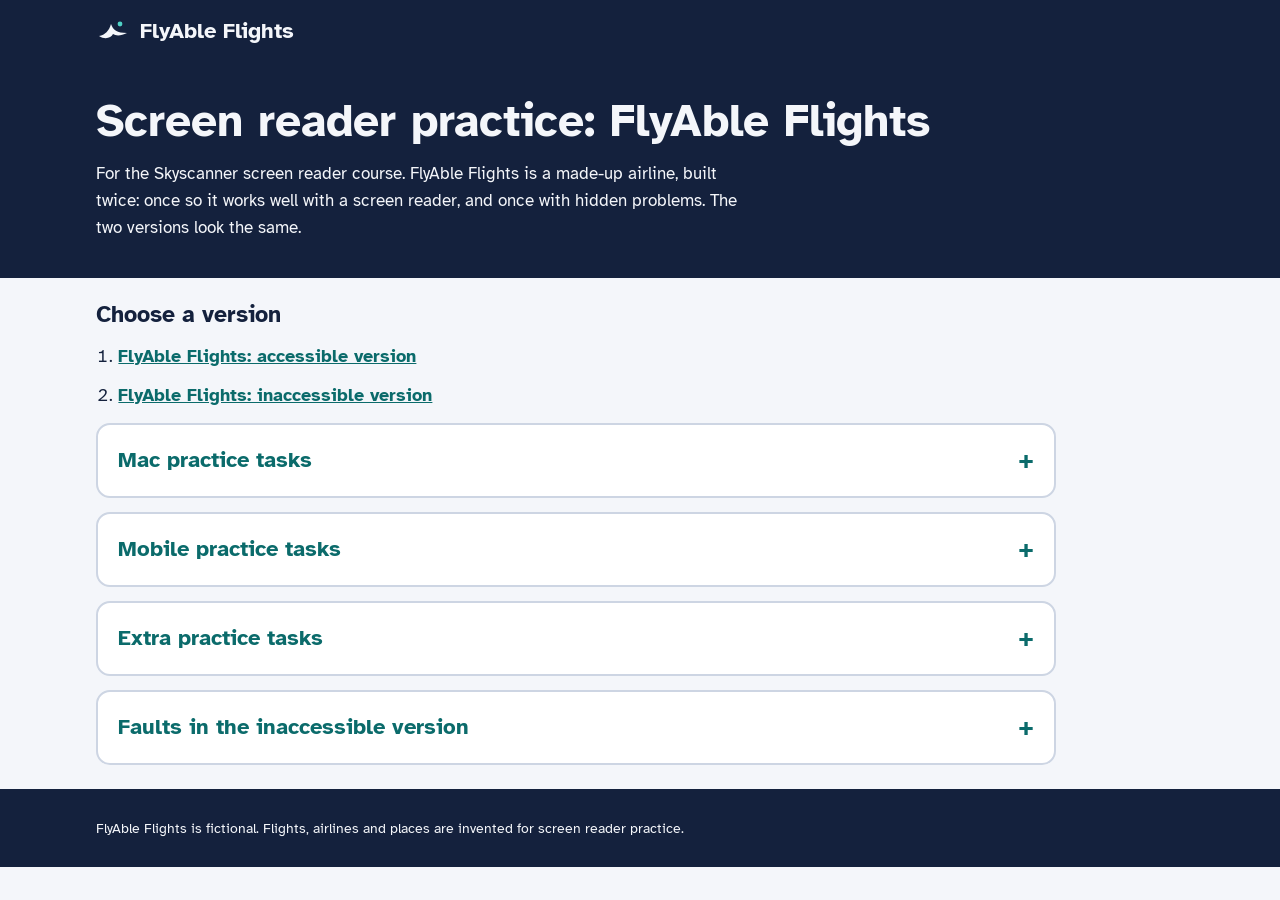
==== index.html @ 60c26bfc "Shorten practice tasks 4 and 5 to 5 minutes Co-Authored-By: Claude Opus 5.5 <noreply@anthropic.com> " ====
<!doctype html>
<html lang="en-GB">
<head>
<meta charset="utf-8">
<meta name="viewport" content="width=device-width, initial-scale=1, viewport-fit=cover">
<title>Screen reader practice: FlyAble Flights</title>
<meta name="claude:viewport-fit-sides" content="cover">
<link rel="stylesheet" href="styles.css">
<style>
  .intro { padding-block: 32px 36px; }
  .intro .wrap, section.block .wrap { display: grid; gap: 14px; }
  section.block { padding-block: 24px; }
  .versions { margin: 0; padding-left: 1.4rem; display: grid; gap: 10px; font-size: 1.15rem; }
  .versions a { font-weight: 700; }
  .more { background: var(--surface); border: 2px solid var(--line); border-radius: 14px; padding: 4px 20px; max-width: 80ch; }
  .more-h { margin: 0; font-size: 1.35rem; }
  .more-h button { all: unset; box-sizing: border-box; display: flex; justify-content: space-between; align-items: center; gap: 12px; width: 100%; padding: 18px 0; cursor: pointer; font-weight: 700; font-family: var(--font-display); color: var(--accent); }
  .more-h .pm::after { content: "+"; font-size: 1.6rem; line-height: 1; }
  .more-h button[aria-expanded="true"] .pm::after { content: "−"; }
  .more-h button:focus-visible { outline: 3px solid var(--focus); outline-offset: 4px; }
  .more > div { padding-bottom: 20px; display: grid; gap: 16px; }
  .more ol, .more ul { margin: 0; padding-left: 1.4rem; display: grid; gap: 8px; }
  .more h3 { font-size: 1.25rem; margin: 6px 0 0; }
  .more h4 { font-size: 1.05rem; margin: 6px 0 0; }
  .more li ul { margin-top: 6px; }
  .more code { font-size: .88em; background: var(--sunk); padding: 1px 5px; border-radius: 4px; }
  .keys { background: var(--sunk); border-radius: 12px; padding: 16px 20px; display: grid; gap: 10px; }
  .task { background: var(--bg); border: 1px solid var(--line); border-left: 6px solid var(--accent); border-radius: 12px; padding: 18px 22px; display: grid; gap: 12px; }
  .task h3 { margin: 0; font-size: 1.3rem; }
  .task .time { font-weight: 400; color: var(--muted); }
  .think { background: var(--accent-soft); border-radius: 10px; padding: 12px 16px; display: grid; gap: 6px; }
  .think p { margin: 0; font-weight: 700; }
  .tip { margin: 0; font-weight: 700; }
  .keytable { width: 100%; border-collapse: collapse; background: var(--surface); border-radius: 8px; overflow: hidden; font-size: 1rem; }
  .keytable th, .keytable td { text-align: left; vertical-align: top; padding: 9px 12px; border-top: 1px solid var(--line); }
  .keytable thead th { background: var(--accent-soft); border-top: 0; }
  .keytable td:first-child { font-weight: 700; width: 45%; }
  @media (max-width: 520px) {
    .keys, .task { padding: 14px 12px; } .more { padding: 4px 12px; }
    /* On a phone, each key or gesture sits on its own line, with what it does underneath */
    .keytable, .keytable tbody, .keytable tr, .keytable td { display: block; width: auto; }
    .keytable thead { position: absolute; width: 1px; height: 1px; overflow: hidden; clip: rect(0 0 0 0); }
    .keytable tr { padding: 10px 12px; border-top: 1px solid var(--line); }
    .keytable tr:first-child { border-top: 0; }
    .keytable td { padding: 0; border: 0; }
    .keytable td:first-child { width: auto; }
    .keytable td + td { margin-top: 2px; color: var(--muted); }
  }
  /* Extra practice: each task as a card. The list keeps its list semantics (role="list"), numbers come from a CSS counter that screen readers skip, and the icons are hidden from them */
  .xp { list-style: none; padding: 0 !important; margin: 0; display: grid; gap: 12px; counter-reset: xp; }
  .xp li { counter-increment: xp; display: grid; grid-template-columns: auto auto 1fr; align-items: center; gap: 16px; background: var(--sunk); border-radius: 12px; padding: 14px 18px; }
  .xp li::before { content: counter(xp); content: counter(xp) / ""; display: grid; place-items: center; width: 2.2rem; height: 2.2rem; border-radius: 50%; background: var(--accent-soft); color: var(--accent); font-weight: 700; }
  .xp-icon { color: var(--accent); padding-right: 14px; border-right: 2px solid var(--accent); box-sizing: content-box; }
  @media (max-width: 520px) { .xp li { grid-template-columns: auto 1fr; gap: 12px; padding: 12px; } .xp-icon { display: none; } }
  .sc { color: var(--muted); font-size: .88rem; }
</style>
</head>
<body>

<header class="site-header">
  <div class="wrap">
    <a class="brand" href="index.html">
      <svg width="34" height="34" viewBox="0 0 34 34" aria-hidden="true" focusable="false"><path d="M3 22c6-1 10-5 12-12 2 6 6 9 16 9-6 3-11 3-14 1-2 4-8 6-14 2z" fill="currentColor"/><circle cx="24" cy="10" r="2.4" fill="#4fd1c5"/></svg>
      FlyAble Flights
    </a>
  </div>
</header>

<main id="main">
  <div class="hero intro">
    <div class="wrap">
      <h1>Screen reader practice: FlyAble Flights</h1>
      <p class="lede">For the Skyscanner screen reader course. FlyAble Flights is a made-up airline, built twice: once so it works well with a screen reader, and once with hidden problems. The two versions look the same.</p>
    </div>
  </div>

  <section class="block" aria-labelledby="versions-h">
    <div class="wrap">
      <h2 id="versions-h">Choose a version</h2>
      <ol class="versions">
        <li><a href="custom.html">FlyAble Flights: accessible version</a></li>
        <li><a href="broken.html">FlyAble Flights: inaccessible version</a></li>
      </ol>

      <!-- ===================== MAC ===================== -->
      <div class="more">
        <h2 class="more-h"><button type="button" aria-expanded="false" aria-controls="mac-panel">Mac practice tasks<span class="pm" aria-hidden="true"></span></button></h2>
        <div id="mac-panel" hidden>
          <p>Use Safari with VoiceOver. Keep these steps open on your phone, or in a second Safari window, while you use the practice site on your Mac.</p>

          <div class="keys">
            <h3>Keys you'll need</h3>
            <p>VO means holding down Control and Option together.</p>
            <table class="keytable">
              <caption class="vh">Keys for VoiceOver on the Mac</caption>
              <thead><tr><th scope="col">Keys</th><th scope="col">What it does</th></tr></thead>
              <tbody>
                <tr><td>Command+F5 (on some keyboards, Fn+Command+F5), or press Touch ID three times</td><td>Turn VoiceOver on or off</td></tr>
                <tr><td>Control</td><td>Pause the speech</td></tr>
                <tr><td>VO+Right arrow</td><td>Move forward</td></tr>
                <tr><td>VO+Left arrow</td><td>Move back</td></tr>
                <tr><td>VO+Space</td><td>Activate a link or button</td></tr>
                <tr><td>Up and Down arrows</td><td>Move through an open list</td></tr>
                <tr><td>Enter</td><td>Choose from an open list</td></tr>
                <tr><td>VO+U, then Left or Right arrow to Headings</td><td>List the headings</td></tr>
                <tr><td>VO+Command+H</td><td>Next heading</td></tr>
                <tr><td>VO+Command+Shift+H</td><td>Previous heading</td></tr>
              </tbody>
            </table>
          </div>

          <div class="task">
            <h3 id="mac1">Mac practice task 1 of 5: Get comfortable turning VoiceOver on and off <span class="time">(2 minutes)</span></h3>
            <ol>
              <li>Turn VoiceOver on with your shortcut.</li>
              <li>Turn it off again.</li>
              <li>Repeat until it feels natural.</li>
            </ol>
          </div>

          <div class="task">
            <h3 id="mac2">Mac practice task 2 of 5: Explore the page <span class="time">(5 minutes)</span></h3>
            <ol>
              <li>With VoiceOver off, open <a href="custom.html">FlyAble Flights: accessible version</a>.</li>
              <li>Turn VoiceOver on. Move forward through the page with VO+Right arrow, and back with VO+Left arrow. Press Control to pause the speech whenever it gets too much.</li>
              <li>Find the cookie message and accept all cookies.</li>
              <li>Find the question "How much luggage is included?". Open it and read the answer.</li>
            </ol>
            <div class="think">
              <p>Think about:</p>
              <ul>
                <li>Can you reach and understand all the content?</li>
                <li>Does the reading order make sense?</li>
              </ul>
            </div>
          </div>

          <div class="task">
            <h3 id="mac3">Mac practice task 3 of 5: Plan your trip <span class="time">(8 minutes)</span></h3>
            <p>On the accessible version, search for a return flight from Camelot to Avalon for 2 adults.</p>
            <h4>Where you're going</h4>
            <ol>
              <li>Set Trip type to Return.</li>
              <li>In the From field, type "Cam" and choose Camelot from the suggestions.</li>
              <li>In the To field, type "Ava" and choose Avalon from the suggestions.</li>
            </ol>
            <div class="think">
              <p>Think about:</p>
              <ul>
                <li>Are you told how many suggestions there are?</li>
                <li>Can you move into the list and choose one?</li>
              </ul>
            </div>
            <h4>Your travel dates</h4>
            <ol>
              <li>Before choosing any dates, press Search flights.</li>
              <li>Open Travel dates. Choose a departure date, then a return date.</li>
            </ol>
            <div class="think">
              <p>Think about:</p>
              <ul>
                <li>When you searched without dates, was the error announced?</li>
                <li>Can you move around the calendar and choose dates?</li>
                <li>When the calendar closes, where is your focus?</li>
              </ul>
            </div>
            <h4>Passengers and cabin</h4>
            <ol>
              <li>Open Passengers and cabin, and set Adults to 2.</li>
              <li>Change the cabin class.</li>
              <li>Close Passengers and cabin, and press Search flights.</li>
            </ol>
            <div class="think">
              <p>Think about:</p>
              <ul>
                <li>Is the updated number of adults announced?</li>
                <li>Can you choose a cabin class?</li>
              </ul>
            </div>
          </div>

          <div class="task">
            <h3 id="mac4">Mac practice task 4 of 5: Explore and sort results <span class="time">(5 minutes)</span></h3>
            <h4>Move by headings</h4>
            <ol>
              <li>On the search results, press VO+U, then Left or Right arrow until you reach Headings.</li>
              <li>Arrow down to the heading that starts "Search results" and press Enter.</li>
              <li>Press VO+Command+H to jump from result to result, to the 3rd result.</li>
            </ol>
            <div class="think">
              <p>Think about:</p>
              <ul>
                <li>Do the headings help you understand and move through the results?</li>
              </ul>
            </div>
            <h4>Save a flight</h4>
            <ol>
              <li>Go back to moving item by item: press VO+Right arrow until you reach the 3rd result's Save button, then press VO+Space.</li>
            </ol>
            <div class="think">
              <p>Think about:</p>
              <ul>
                <li>Are you told the flight is saved?</li>
              </ul>
            </div>
            <h4>Sort the results</h4>
            <ol>
              <li>Find the Best, Cheapest and Fastest tabs, and choose Cheapest.</li>
              <li>Move to the first result and listen to its price, times and flight time.</li>
            </ol>
            <div class="think">
              <p>Think about:</p>
              <ul>
                <li>Are the sort options clear?</li>
                <li>Are you told how many flights there are?</li>
                <li>Are the flight details easy to follow?</li>
              </ul>
            </div>
          </div>

          <div class="task">
            <h3 id="mac5">Mac practice task 5 of 5: Find the accessibility problems <span class="time">(5 minutes)</span></h3>
            <ol>
              <li>Open <a href="broken.html">FlyAble Flights: inaccessible version</a>.</li>
              <li>Search for a flight, filter the results, and save a flight.</li>
              <li>Use the testing checklist below to find as many problems as you can.</li>
            </ol>
            <p class="tip">Don't get stuck on one problem. Note it, move on, and we'll talk about what you found together.</p>
          </div>

          <h3>Testing checklist</h3>
          <ul>
            <li><strong>Navigating:</strong> can you reach everything on the page, and move around easily?</li>
            <li><strong>Understanding:</strong> are labels, instructions and information clear, with any hints you need?</li>
            <li><strong>Operating:</strong> can you use all the controls and finish your task?</li>
            <li><strong>Managing focus:</strong> does your focus move where you expect, and stay there?</li>
            <li><strong>State and feedback:</strong> are selections, changes and updates announced?</li>
          </ul>
          <p>In more detail:</p>
          <ul>
            <li>Are buttons and links descriptive? For example, "Close cookie message" rather than just "Close".</li>
            <li>Can you use buttons, drop-downs and other controls?</li>
            <li>When typing in a field with suggestions, are you told how many there are, and can you move into that list to choose one?</li>
            <li>If something is shown by colour, such as a low price, is it also announced?</li>
            <li>In the calendar, after picking your departure date, are you still in the calendar to pick your return date? Does the calendar then close and put you back where you started?</li>
            <li>Are headings being announced as headings? Something can look like a heading but not be announced by the screen reader if it isn't marked up as one.</li>
            <li>Can you move through the search results using headings?</li>
            <li>Are updates announced, for example when you add a passenger, or when there is an error?</li>
          </ul>
        </div>
      </div>

      <!-- ===================== PHONE ===================== -->
      <div class="more">
        <h2 class="more-h"><button type="button" aria-expanded="false" aria-controls="phone-panel">Mobile practice tasks<span class="pm" aria-hidden="true"></span></button></h2>
        <div id="phone-panel" hidden>
          <p>Use Safari on iPhone with VoiceOver, or Chrome on Android with TalkBack. Keep these steps open on your Mac while you use the practice site on your phone.</p>

          <div class="keys">
            <h3>Gestures you'll need</h3>
            <table class="keytable">
              <caption class="vh">Gestures for VoiceOver on iPhone and TalkBack on Android</caption>
              <thead><tr><th scope="col">Gesture</th><th scope="col">What it does</th></tr></thead>
              <tbody>
                <tr><td>iPhone: press the side button three times (the Home button on older iPhones)</td><td>Turn VoiceOver on or off</td></tr>
                <tr><td>Android: hold both volume keys for a few seconds</td><td>Turn TalkBack on or off</td></tr>
                <tr><td>Tap with two fingers</td><td>Pause, or carry on speaking</td></tr>
                <tr><td>Swipe right or left with one finger</td><td>Move forward or back</td></tr>
                <tr><td>Double tap anywhere on the screen</td><td>Activate the item you’re on</td></tr>
                <tr><td>Drag one finger over the screen</td><td>Hear what’s under your finger</td></tr>
                <tr><td>iPhone: twist two fingers, like turning a dial, until you hear “Headings”</td><td>Choose to move by headings</td></tr>
                <tr><td>Android: swipe up or down with three fingers until you hear “Headings”</td><td>Choose to move by headings</td></tr>
                <tr><td>Swipe down or up with one finger</td><td>Next or previous heading, once Headings is chosen</td></tr>
                <tr><td>iPhone: Settings &gt; Accessibility &gt; VoiceOver &gt; Typing &gt; Typing Style &gt; Touch Typing</td><td>Type by lifting your finger off a letter</td></tr>
              </tbody>
            </table>
          </div>

          <div class="task">
            <h3 id="ph1">Mobile practice task 1 of 5: Turn your screen reader on and off <span class="time">(3 minutes)</span></h3>
            <ol>
              <li>Turn your screen reader on with your shortcut.</li>
              <li>Turn it off again.</li>
              <li>Repeat until it feels natural.</li>
            </ol>
          </div>

          <div class="task">
            <h3 id="ph2">Mobile practice task 2 of 5: Explore the page <span class="time">(5 minutes)</span></h3>
            <ol>
              <li>With your screen reader off, open <a href="custom.html">FlyAble Flights: accessible version</a> in your phone's browser.</li>
              <li>Turn your screen reader on and swipe right through the page. Tap with two fingers to pause the speech, and again to carry on.</li>
              <li>Find the cookie message and accept all cookies.</li>
              <li>Find the question "How much luggage is included?". Double tap to open it and read the answer.</li>
            </ol>
            <div class="think">
              <p>Think about:</p>
              <ul>
                <li>Can you reach and understand all the content?</li>
                <li>Does the reading order make sense?</li>
              </ul>
            </div>
          </div>

          <div class="task">
            <h3 id="ph3">Mobile practice task 3 of 5: Plan your trip <span class="time">(8 minutes)</span></h3>
            <p>On the accessible version, search for a return flight from Camelot to Avalon for 2 adults.</p>
            <h4>Where you're going</h4>
            <ol>
              <li>Set Trip type to Return.</li>
              <li>Double tap the From field and type "Cam". The suggestions appear just above the keyboard: drag one finger over that area to find Camelot, then double tap it.</li>
              <li>Do the same for the To field, typing "Ava" and choosing Avalon.</li>
            </ol>
            <div class="think">
              <p>Think about:</p>
              <ul>
                <li>Are you told how many places were found?</li>
                <li>Can you reach the list and choose one?</li>
              </ul>
            </div>
            <h4>Your travel dates</h4>
            <ol>
              <li>Before choosing any dates, double tap Search flights.</li>
              <li>Double tap Travel dates. Choose a departure date, then a return date.</li>
            </ol>
            <div class="think">
              <p>Think about:</p>
              <ul>
                <li>When you searched without dates, was the error announced?</li>
                <li>Can you move around the calendar and choose dates?</li>
                <li>When the calendar closes, where is your focus?</li>
              </ul>
            </div>
            <h4>Passengers and cabin</h4>
            <ol>
              <li>Open Passengers and cabin, and set Adults to 2.</li>
              <li>Change the cabin class.</li>
              <li>Close Passengers and cabin, and double tap Search flights.</li>
            </ol>
            <div class="think">
              <p>Think about:</p>
              <ul>
                <li>Is the updated number of adults announced?</li>
                <li>Can you choose a cabin class?</li>
              </ul>
            </div>
          </div>

          <div class="task">
            <h3 id="ph4">Mobile practice task 4 of 5: Explore and sort results <span class="time">(5 minutes)</span></h3>
            <h4>Move by headings</h4>
            <ol>
              <li>On the search results, set your screen reader to move by headings: the rotor on iPhone, or a three-finger swipe up or down on Android.</li>
              <li>Swipe down to the heading that starts "Search results".</li>
              <li>Keep swiping down to jump from result to result, to the 3rd result.</li>
            </ol>
            <div class="think">
              <p>Think about:</p>
              <ul>
                <li>Do the headings help you understand and move through the results?</li>
              </ul>
            </div>
            <h4>Save a flight</h4>
            <ol>
              <li>Swipe right to the 3rd result's Save button and double tap it.</li>
            </ol>
            <div class="think">
              <p>Think about:</p>
              <ul>
                <li>Are you told the flight is saved?</li>
              </ul>
            </div>
            <h4>Sort the results</h4>
            <ol>
              <li>Find the Best, Cheapest and Fastest tabs, and double tap Cheapest.</li>
              <li>Swipe right to the first result and listen to its price, times and flight time.</li>
            </ol>
            <div class="think">
              <p>Think about:</p>
              <ul>
                <li>Are the sort options clear?</li>
                <li>Are you told how many flights there are?</li>
                <li>Are the flight details easy to follow?</li>
              </ul>
            </div>
          </div>

          <div class="task">
            <h3 id="ph5">Mobile practice task 5 of 5: Test a Skyscanner page <span class="time">(5 minutes)</span></h3>
            <ol>
              <li>Pick any Skyscanner page or journey you're working on, or would like to test, and open it in your phone's browser.</li>
              <li>Use the testing checklist below to see how well it works with your screen reader.</li>
              <li>Turn your screen reader off and post what you found in the Zoom chat.</li>
            </ol>
            <p class="tip">Don't get stuck on one problem. Note it, move on, and we'll talk about what you found together.</p>
          </div>

          <h3>Testing checklist</h3>
          <ul>
            <li><strong>Navigating:</strong> can you reach everything on the page, and move around easily?</li>
            <li><strong>Understanding:</strong> are labels, instructions and information clear, with any hints you need?</li>
            <li><strong>Operating:</strong> can you use all the controls and finish your task?</li>
            <li><strong>Managing focus:</strong> does your focus move where you expect, and stay there?</li>
            <li><strong>State and feedback:</strong> are selections, changes and updates announced?</li>
          </ul>
        </div>
      </div>

      <!-- ===================== EXTRA ===================== -->
      <div class="more">
        <h2 class="more-h"><button type="button" aria-expanded="false" aria-controls="extra-panel">Extra practice tasks<span class="pm" aria-hidden="true"></span></button></h2>
        <div id="extra-panel" hidden>
          <p>More to try on both versions, on your Mac or your phone, during the session or afterwards.</p>
          <ol class="xp" role="list">
            <li><svg class="xp-icon" viewBox="0 0 24 24" width="28" height="28" aria-hidden="true" focusable="false" fill="none" stroke="currentColor" stroke-width="1.7" stroke-linecap="round" stroke-linejoin="round"><circle cx="12" cy="12" r="9"/><circle cx="9" cy="10" r="1"/><circle cx="14.5" cy="14" r="1"/><circle cx="9.5" cy="15.5" r=".8"/><path d="M15 5.5a3 3 0 0 0 3.5 3.5"/></svg><span>Open the cookie settings, turn on Analytics cookies only, and save.</span></li>
            <li><svg class="xp-icon" viewBox="0 0 24 24" width="28" height="28" aria-hidden="true" focusable="false" fill="none" stroke="currentColor" stroke-width="1.7" stroke-linecap="round" stroke-linejoin="round"><path d="M12 21s-6.5-6-6.5-11a6.5 6.5 0 0 1 13 0c0 5-6.5 11-6.5 11z"/><circle cx="12" cy="10" r="2.5"/></svg><span>Move the Popular destinations slideshow to Camelot and explore it. Then activate "Search flights to Camelot". What happens?</span></li>
            <li><svg class="xp-icon" viewBox="0 0 24 24" width="28" height="28" aria-hidden="true" focusable="false" fill="none" stroke="currentColor" stroke-width="1.7" stroke-linecap="round" stroke-linejoin="round"><circle cx="7" cy="9" r="1.8"/><circle cx="11" cy="6" r="1.8"/><circle cx="15.5" cy="6.5" r="1.8"/><circle cx="18.5" cy="10.5" r="1.8"/><path d="M8 17c0-3 2.5-5.5 4.5-5.5S17 14 17 17c0 2-2 2.5-4.5 2.5S8 19 8 17z"/></svg><span>What is the policy on bringing a pet dragon in the cabin?</span></li>
            <li><svg class="xp-icon" viewBox="0 0 24 24" width="28" height="28" aria-hidden="true" focusable="false" fill="none" stroke="currentColor" stroke-width="1.7" stroke-linecap="round" stroke-linejoin="round"><rect x="3.5" y="5" width="17" height="15" rx="2"/><path d="M3.5 10h17M8 3v4M16 3v4"/></svg><span>Open the calendar from Travel dates. Go to next month, use the Cheapest button to find the cheapest day, then choose it. Then, still in the calendar, choose a return date a week later. When the calendar closes, where are you, and do you know what to do next?</span></li>
            <li><svg class="xp-icon" viewBox="0 0 24 24" width="28" height="28" aria-hidden="true" focusable="false" fill="none" stroke="currentColor" stroke-width="1.7" stroke-linecap="round" stroke-linejoin="round"><path d="M10.5 13.5 4 12l1.5-1.5 6 .5 4-4.5c1-1 2.5-1.5 3-1s0 2-1 3l-4.5 4 .5 6L12 20l-1.5-6.5z"/></svg><span>Find out what "Include nearby airports" means, using the help button next to it.</span></li>
            <li><svg class="xp-icon" viewBox="0 0 24 24" width="28" height="28" aria-hidden="true" focusable="false" fill="none" stroke="currentColor" stroke-width="1.7" stroke-linecap="round" stroke-linejoin="round"><path d="M4 5h16l-6.5 7.5V19l-3 1.5v-8z"/></svg><span>Turn on Direct flights only and Flexible dates, then search.</span></li>
            <li><svg class="xp-icon" viewBox="0 0 24 24" width="28" height="28" aria-hidden="true" focusable="false" fill="none" stroke="currentColor" stroke-width="1.7" stroke-linecap="round" stroke-linejoin="round"><path d="M9 6.5h11M9 12h11M9 17.5h11"/><circle cx="4.5" cy="6.5" r="1"/><circle cx="4.5" cy="12" r="1"/><circle cx="4.5" cy="17.5" r="1"/></svg><span>Filter to flights that depart before 12:00. How do you know the list changed?</span></li>
            <li><svg class="xp-icon" viewBox="0 0 24 24" width="28" height="28" aria-hidden="true" focusable="false" fill="none" stroke="currentColor" stroke-width="1.7" stroke-linecap="round" stroke-linejoin="round"><rect x="3.5" y="7.5" width="17" height="12" rx="2"/><path d="M9 7.5V5.5a1.5 1.5 0 0 1 1.5-1.5h3A1.5 1.5 0 0 1 15 5.5v2M8 7.5v12M16 7.5v12"/></svg><span>Select a flight. Leave the email empty and try to confirm. Then fix it, add a checked bag, accept the terms and confirm.</span></li>
            <li><svg class="xp-icon" viewBox="0 0 24 24" width="28" height="28" aria-hidden="true" focusable="false" fill="none" stroke="currentColor" stroke-width="1.7" stroke-linecap="round" stroke-linejoin="round"><path d="M7 4h10v16l-5-4-5 4z"/></svg><span>Find your booking reference, close the booking and check where your focus lands.</span></li>
          </ol>
        </div>
      </div>

      <!-- ===================== FAULTS ===================== -->
      <div class="more">
        <h2 class="more-h"><button type="button" aria-expanded="false" aria-controls="faults-panel">Faults in the inaccessible version<span class="pm" aria-hidden="true"></span></button></h2>
        <div id="faults-panel" hidden>
          <p>Grouped under the five areas of the testing checklist.</p>

          <h3>Navigating</h3>
          <ul>
            <li>From and To: typing announces how many results there are, but the results are hidden from screen readers. Down arrow does nothing, and swiping or exploring by touch can't reach them. <span class="sc">WCAG 4.1.2</span></li>
            <li>Search results: each flight's price and departure time look like a heading but aren't marked up as one, so you can't jump from flight to flight by heading. <span class="sc">WCAG 1.3.1</span></li>
            <li>The cookie message shows at the bottom of the screen straight away, but it is last in the page, so screen reader users don't hear about it until the end. <span class="sc">WCAG 1.3.2, 2.4.3</span></li>
          </ul>

          <h3>Understanding</h3>
          <ul>
            <li>From and To: the instructions say to press Down arrow to reach the results, which makes no sense on a phone. <span class="sc">WCAG 3.3.2</span></li>
            <li>Calendar days only say the number and price, for example "30 £106". The month, weekday, low or high price and "select as departure date" are missing. <span class="sc">WCAG 1.3.1, 2.4.6</span></li>
            <li>The calendar's heading just says "Select dates" and never changes, so nothing tells you whether you are choosing your departure or your return date. <span class="sc">WCAG 2.4.6, 3.3.2</span></li>
            <li>The cookie buttons just say "Accept", "Close" and "Settings", and after choosing, "Change" and "Close". "Close" actually rejects optional cookies, which nothing tells you. <span class="sc">WCAG 2.4.6, 3.3.2</span></li>
            <li>Popular destinations: images have no alt text, so file names may be read. The Previous and Next buttons have no names, so they are read as symbols, and slides are labelled only "Slide 1", "Slide 2" and so on. <span class="sc">WCAG 1.1.1, 4.1.2</span></li>
            <li>The buttons that close Passengers and cabin and the booking confirmation both just say "Done", so out of context you can't tell what they close. <span class="sc">WCAG 2.4.6</span></li>
            <li>Search results: every result's buttons are called just "Save" and "Select", so you can't tell which flight they belong to. <span class="sc">WCAG 2.4.6</span></li>
          </ul>

          <h3>Operating</h3>
          <ul>
            <li>The swap button between From and To only works with a mouse: it has no name and no role, and you can't reach it with the keyboard. <span class="sc">WCAG 2.1.1, 4.1.2</span></li>
            <li>From and To: the results can only be chosen with a mouse. <span class="sc">WCAG 2.1.1</span></li>
            <li>Cabin class is a home-made drop-down that only works with a mouse. You can't reach it with Tab, it isn't announced as a drop-down or button, and the "Cabin class" label isn't linked to it. <span class="sc">WCAG 2.1.1, 4.1.2, 1.3.1</span></li>
          </ul>

          <h3>Managing focus</h3>
          <ul>
            <li>Calendar: it opens, but focus stays on Travel dates. It is not modal, so you have to go looking for it. <span class="sc">WCAG 2.4.3</span></li>
            <li>After you choose a departure date, focus is thrown to the top of the page, while the calendar stays open waiting for a return date. <span class="sc">WCAG 2.4.3, 3.2.2</span></li>
          </ul>

          <h3>State and feedback</h3>
          <ul>
            <li>Main navigation: "Flights" is underlined as the current page, but screen readers aren't told it is the current page. <span class="sc">WCAG 1.3.1</span></li>
            <li>Trip type: Return and One way are radio buttons, but neither is ever announced as selected. <span class="sc">WCAG 4.1.2</span></li>
            <li>Calendar: nothing tells you it has opened. <span class="sc">WCAG 4.1.3</span></li>
            <li>Calendar: low and high prices are shown only by colour. <span class="sc">WCAG 1.4.1</span></li>
            <li>When you search, a "Searching for flights…" spinner appears, but nothing tells a screen reader user that the search has started. <span class="sc">WCAG 4.1.3</span></li>
            <li>Search errors, such as "Choose your travel dates", appear in red on screen, but nothing is announced: focus stays on the Search button and the fields aren't marked as having an error. <span class="sc">WCAG 3.3.1, 4.1.3</span></li>
            <li>The Save button never says whether the flight is saved. <span class="sc">WCAG 4.1.2</span></li>
            <li>Changing the sort or the filters updates the results silently, so you aren't told the list has changed or how many flights it now shows. <span class="sc">WCAG 4.1.3</span></li>
          </ul>
        </div>
      </div>
    </div>
  </section>
</main>

<footer class="site-footer">
  <div class="wrap">
    <p>FlyAble Flights is fictional. Flights, airlines and places are invented for screen reader practice.</p>
  </div>
</footer>
<script>
  document.documentElement.lang = 'en-GB';
  // Show and hide sections with plain buttons (aria-expanded), which work reliably with VoiceOver in Safari
  document.querySelectorAll('.more-h button').forEach(function (b) {
    b.addEventListener('click', function () {
      var open = b.getAttribute('aria-expanded') !== 'true';
      b.setAttribute('aria-expanded', String(open));
      document.getElementById(b.getAttribute('aria-controls')).hidden = !open;
    });
  });
</script>
</body>
</html>
---- styles.css ----
/* Atkinson Hyperlegible (Braille Institute, SIL Open Font License), hosted with the site so it loads even where Google Fonts is blocked */
@font-face { font-family: "Atkinson Hyperlegible"; font-style: normal; font-weight: 400; font-display: swap; src: url("fonts/atkinson-hyperlegible-latin-400-normal.woff2") format("woff2"); }
@font-face { font-family: "Atkinson Hyperlegible"; font-style: italic; font-weight: 400; font-display: swap; src: url("fonts/atkinson-hyperlegible-latin-400-italic.woff2") format("woff2"); }
@font-face { font-family: "Atkinson Hyperlegible"; font-style: normal; font-weight: 700; font-display: swap; src: url("fonts/atkinson-hyperlegible-latin-700-normal.woff2") format("woff2"); }
@font-face { font-family: "Atkinson Hyperlegible"; font-style: italic; font-weight: 700; font-display: swap; src: url("fonts/atkinson-hyperlegible-latin-700-italic.woff2") format("woff2"); }
/* Layout: navy header band, hero band holding the search card, then a two-column results area (filters + list) that stacks on phones. */
:root {
  --bg: #f4f6fa;
  --surface: #ffffff;
  --sunk: #eaeef5;
  --ink: #14213d;
  --muted: #4a5875;
  --line: #cdd5e3;
  --accent: #0b6b6b;
  --accent-soft: #dff1ef;
  --accent-ink: #ffffff;
  --gold: #8a5300;
  --danger: #b42318;
  --danger-soft: #fdecea;
  --ok: #17663a;
  --faint: #b3bccb;
  --band: #14213d;
  --band-ink: #f4f6fa;
  --band-muted: #b9c4da;
  --focus: #c2410c;
  --shadow: 0 10px 30px rgba(20, 33, 61, .12);
  --font-display: "Atkinson Hyperlegible", "Segoe UI", Verdana, sans-serif;
  --font-body: "Atkinson Hyperlegible", "Segoe UI", Verdana, sans-serif;
  --radius: 10px;
}
@media (prefers-color-scheme: dark) {
  :root:not([data-theme="light"]) {
    --bg: #0e1524; --surface: #162036; --sunk: #1c2842; --ink: #e8edf6; --muted: #a9b5cb; --line: #2e3d5f;
    --accent: #4fd1c5; --accent-soft: #143a3d; --accent-ink: #0e1524; --gold: #f5b94a; --danger: #ff8f84; --danger-soft: #3a1c1f;
    --ok: #6ee7a0; --faint: #4a5672; --band: #0a1020; --band-ink: #e8edf6; --band-muted: #9aa6bf; --focus: #fbbf24;
    --shadow: 0 10px 30px rgba(0, 0, 0, .45); color-scheme: dark;
  }
}
:root[data-theme="dark"] {
  --bg: #0e1524; --surface: #162036; --sunk: #1c2842; --ink: #e8edf6; --muted: #a9b5cb; --line: #2e3d5f;
  --accent: #4fd1c5; --accent-soft: #143a3d; --accent-ink: #0e1524; --gold: #f5b94a; --danger: #ff8f84; --danger-soft: #3a1c1f;
  --ok: #6ee7a0; --faint: #4a5672; --band: #0a1020; --band-ink: #e8edf6; --band-muted: #9aa6bf; --focus: #fbbf24;
  --shadow: 0 10px 30px rgba(0, 0, 0, .45); color-scheme: dark;
}

*, *::before, *::after { box-sizing: border-box; }
html { -webkit-text-size-adjust: 100%; }
body { margin: 0; background: var(--bg); color: var(--ink); font-family: var(--font-body); font-size: 1.125rem; line-height: 1.55; }
img { max-width: 100%; }
[hidden] { display: none !important; }
a { color: var(--accent); }
h1, h2, h3, .h1, .h2, .h3 { font-family: var(--font-display); line-height: 1.15; text-wrap: balance; margin: 0; }
h1, .h1 { font-size: clamp(1.9rem, 4.5vw, 2.9rem); font-weight: 700; letter-spacing: 0; }
h2, .h2 { font-size: 1.45rem; font-weight: 700; }
h3, .h3 { font-size: 1.08rem; font-weight: 700; }
p { margin: 0; }

.wrap { max-width: 1120px; margin: 0 auto; padding-left: max(16px, env(safe-area-inset-left, 0px)); padding-right: max(16px, env(safe-area-inset-right, 0px)); }
.vh { position: absolute !important; width: 1px; height: 1px; padding: 0; margin: -1px; overflow: hidden; clip: rect(0 0 0 0); white-space: nowrap; border: 0; }

:focus-visible { outline: 3px solid var(--focus); outline-offset: 2px; }
.no-focus *:focus, .no-focus *:focus-visible { outline: none !important; }

.skip { position: absolute; left: 12px; top: -60px; z-index: 50; background: var(--surface); color: var(--ink); padding: 10px 14px; border-radius: 8px; font-weight: 700; }
.skip:focus { top: 12px; }

/* Practice banner */
.practice { background: var(--accent-soft); color: var(--ink); font-size: .9rem; }
.practice .wrap { display: flex; flex-wrap: wrap; gap: 6px 16px; align-items: center; justify-content: space-between; padding-block: 8px; }
.practice strong { font-weight: 700; }

/* Header */
.site-header { background: var(--band); color: var(--band-ink); }
.site-header .wrap { display: flex; flex-wrap: wrap; align-items: center; justify-content: space-between; gap: 12px 24px; padding-block: 14px; }
.brand { display: inline-flex; align-items: center; gap: 10px; color: var(--band-ink); text-decoration: none; font-family: var(--font-display); font-weight: 800; font-size: 1.35rem; letter-spacing: 0; }
.brand svg { flex: none; }
.site-nav ul, .site-nav .navlist { display: flex; flex-wrap: wrap; gap: 4px 18px; list-style: none; margin: 0; padding: 0; }
.site-nav a, .site-nav .navitem { color: var(--band-ink); text-decoration: none; font-weight: 700; padding: 4px 0; border-bottom: 2px solid transparent; cursor: pointer; }
.site-nav a[aria-current="page"], .site-nav .navitem.current { border-bottom-color: var(--accent); }
.site-nav a:hover, .site-nav .navitem:hover { border-bottom-color: var(--band-muted); }

/* Hero */
.hero { background: var(--band); color: var(--band-ink); padding-block: 28px 96px; }
.hero .wrap { display: grid; gap: 10px; }
.hero .lede { color: var(--band-muted); max-width: 60ch; font-size: 1.08rem; }
.eyebrow { font-size: .9rem; letter-spacing: .06em; text-transform: uppercase; color: var(--band-muted); font-weight: 700; }

/* Search card */
.search-wrap { margin-top: -72px; }
.search-card { background: var(--surface); border-radius: 14px; box-shadow: var(--shadow); padding: 20px; display: grid; gap: 18px; border: 1px solid var(--line); }
.row { display: flex; flex-wrap: wrap; gap: 14px; align-items: flex-end; }
.row-top { justify-content: space-between; align-items: center; }
fieldset { border: 0; margin: 0; padding: 0; min-width: 0; }
legend, .legend { font-weight: 700; padding: 0; margin-bottom: 6px; font-size: .95rem; }

.seg { display: inline-flex; flex-wrap: wrap; gap: 6px; }
.seg label, .seg .opt { display: inline-flex; align-items: center; gap: 8px; padding: 7px 14px; border: 1px solid var(--line); border-radius: 999px; cursor: pointer; background: var(--surface); font-weight: 700; font-size: .95rem; }
.seg input { accent-color: var(--accent); width: 1.05rem; height: 1.05rem; margin: 0; }
.seg label:has(input:checked), .seg .opt[aria-checked="true"], .seg .opt.on { border-color: var(--accent); background: var(--accent-soft); }

.dot { width: 1.05rem; height: 1.05rem; border-radius: 50%; border: 2px solid var(--muted); display: inline-grid; place-items: center; flex: none; }
[aria-checked="true"] > .dot, .on > .dot { border-color: var(--accent); }
[aria-checked="true"] > .dot::after, .on > .dot::after { content: ""; width: .5rem; height: .5rem; border-radius: 50%; background: var(--accent); }

.route { display: grid; grid-template-columns: minmax(0, 1fr) auto minmax(0, 1fr); gap: 8px; align-items: end; flex: 2 1 380px; }
.field { display: grid; gap: 5px; min-width: 0; flex: 1 1 160px; position: relative; }
.field > label, .field > .label { font-weight: 700; font-size: .92rem; }
.hint { color: var(--muted); font-size: .95rem; }
.control, select.control, input.control { width: 100%; font: inherit; color: var(--ink); background: var(--surface); border: 1.5px solid var(--muted); border-radius: 8px; padding: 10px 12px; min-height: 46px; }
.control[aria-invalid="true"], .control.bad { border-color: var(--danger); box-shadow: 0 0 0 1px var(--danger); }
.control.btnlike { text-align: left; cursor: pointer; display: flex; align-items: center; justify-content: space-between; gap: 8px; }
.control.btnlike::after { content: ""; width: 8px; height: 8px; border-right: 2px solid var(--muted); border-bottom: 2px solid var(--muted); transform: rotate(45deg) translateY(-3px); flex: none; }
.control.cal-btn::after { display: none; }
.field-error { color: var(--danger); font-weight: 700; font-size: .95rem; }

.swap { width: 46px; height: 46px; border-radius: 50%; border: 1.5px solid var(--line); background: var(--surface); color: var(--ink); display: grid; place-items: center; cursor: pointer; }
.swap:hover { border-color: var(--accent); }

.options { display: flex; flex-wrap: wrap; gap: 10px 22px; align-items: center; }
.chk { display: inline-flex; align-items: center; gap: 9px; cursor: pointer; }
.chk input { accent-color: var(--accent); width: 1.15rem; height: 1.15rem; margin: 0; }
.box { width: 1.2rem; height: 1.2rem; border: 2px solid var(--muted); border-radius: 4px; display: inline-grid; place-items: center; flex: none; background: var(--surface); }
[aria-checked="true"] > .box, .on > .box { background: var(--accent); border-color: var(--accent); }
[aria-checked="true"] > .box::after, .on > .box::after { content: ""; width: .32rem; height: .62rem; border: solid var(--accent-ink); border-width: 0 2.5px 2.5px 0; transform: rotate(45deg) translate(-1px, -1px); }

.switch-track { width: 2.6rem; height: 1.45rem; border-radius: 999px; background: var(--muted); position: relative; flex: none; transition: background .15s; }
.switch-track::after { content: ""; position: absolute; top: 3px; left: 3px; width: calc(1.45rem - 6px); height: calc(1.45rem - 6px); border-radius: 50%; background: var(--surface); transition: transform .15s; }
[aria-checked="true"] > .switch-track, .on > .switch-track { background: var(--accent); }
[aria-checked="true"] > .switch-track::after, .on > .switch-track::after { transform: translateX(1.15rem); }
input.native-switch { accent-color: var(--accent); width: 1.15rem; height: 1.15rem; }

.btn { font: inherit; font-weight: 700; border-radius: 8px; padding: 11px 20px; min-height: 46px; cursor: pointer; border: 1.5px solid transparent; display: inline-flex; align-items: center; justify-content: center; gap: 8px; text-decoration: none; }
.btn-primary { background: var(--accent); color: var(--accent-ink); }
.btn-primary:hover { filter: brightness(1.08); }
.btn-secondary { background: var(--surface); color: var(--ink); border-color: var(--line); }
.btn-secondary:hover { border-color: var(--accent); }
.btn-search { flex: 0 0 auto; min-width: 180px; font-size: 1.05rem; }

.error-summary { border: 2px solid var(--danger); background: var(--danger-soft); border-radius: var(--radius); padding: 14px 16px; display: grid; gap: 6px; }
.error-summary ul { margin: 0; padding-left: 1.2rem; }
.error-summary a { color: var(--danger); font-weight: 700; }
.vague-error { color: var(--danger); font-size: .9rem; }

/* Popovers */
.pop { position: absolute; z-index: 30; top: calc(100% + 6px); left: 0; min-width: 100%; background: var(--surface); border: 1px solid var(--line); border-radius: var(--radius); box-shadow: var(--shadow); padding: 6px; }
.listbox { list-style: none; margin: 0; padding: 4px; max-height: 260px; overflow: auto; }
.listbox [role="option"], .listbox .optrow { padding: 9px 10px; border-radius: 6px; cursor: pointer; display: flex; justify-content: space-between; gap: 12px; }
.listbox .code { color: var(--muted); font-variant-numeric: tabular-nums; }
.listbox [aria-selected="true"], .listbox .active, .listbox .optrow:hover, .listbox [role="option"]:hover { background: var(--accent-soft); }
.listbox .active, .listbox [role="option"].active { outline: 2px solid var(--accent); outline-offset: -2px; }
.pax-pop { width: min(340px, calc(100vw - 32px)); padding: 16px; display: grid; gap: 14px; }
.counter { display: flex; justify-content: space-between; align-items: center; gap: 12px; }
.counter .who { display: grid; }
.stepper { display: inline-flex; align-items: center; gap: 8px; }
.step-btn { width: 36px; height: 36px; border-radius: 50%; border: 1.5px solid var(--line); background: var(--surface); color: var(--ink); font-size: 1.2rem; font-weight: 700; display: grid; place-items: center; cursor: pointer; line-height: 1; }
.step-val { min-width: 2.2ch; text-align: center; font-weight: 700; font-variant-numeric: tabular-nums; padding: 4px; border-radius: 6px; }
input.num { width: 5.5rem; }

/* Calendar */
.cal { position: absolute; z-index: 40; top: calc(100% + 6px); left: 0; width: min(330px, calc(100vw - 32px)); background: var(--surface); border: 1px solid var(--line); border-radius: 12px; box-shadow: var(--shadow); padding: 14px; display: grid; gap: 10px; }
.cal-head { display: flex; align-items: center; justify-content: space-between; gap: 8px; }
.cal-nav { width: 36px; height: 36px; border-radius: 50%; border: 1.5px solid var(--line); background: var(--surface); color: var(--ink); display: grid; place-items: center; cursor: pointer; font-size: 1.1rem; font-weight: 700; }
.cal table { border-collapse: collapse; width: 100%; table-layout: fixed; }
.cal th { font-size: .9rem; color: var(--muted); font-weight: 700; padding: 4px 0; text-align: center; }
.cal td { text-align: center; padding: 2px; }
.cal .day { display: grid; place-items: center; height: 38px; border-radius: 8px; cursor: pointer; font-variant-numeric: tabular-nums; }
.cal td[role="gridcell"], .cal .day { border-radius: 8px; }
.cal td[role="gridcell"] { height: 40px; cursor: pointer; font-variant-numeric: tabular-nums; }
.cal td[role="gridcell"]:hover, .cal .day:hover { background: var(--accent-soft); }
.cal [aria-selected="true"], .cal .day.sel { background: var(--accent); color: var(--accent-ink); font-weight: 700; }
.cal [aria-disabled="true"], .cal .day.off { color: var(--faint); cursor: not-allowed; text-decoration: line-through; }
.cal [aria-current="date"], .cal .day.today { box-shadow: inset 0 0 0 2px var(--gold); }
.cal-foot { display: flex; justify-content: space-between; align-items: center; gap: 8px; font-size: .95rem; color: var(--muted); }

/* Results */
.results { padding-block: 40px 24px; }
.results-head { display: flex; flex-wrap: wrap; gap: 8px 20px; align-items: baseline; justify-content: space-between; margin-bottom: 16px; }
.status { color: var(--muted); font-weight: 700; }
.layout { display: grid; grid-template-columns: 270px minmax(0, 1fr); gap: 24px; align-items: start; }
@media (max-width: 860px) { .layout { grid-template-columns: minmax(0, 1fr); } }
.filters { background: var(--surface); border: 1px solid var(--line); border-radius: 12px; padding: 6px 16px; }
.filters > h2, .filters > .h2 { font-size: 1.1rem; padding: 12px 0 6px; }
.facet { border-top: 1px solid var(--line); }
.facet:first-of-type { border-top: 0; }
.facet summary, .acc-btn { list-style: none; cursor: pointer; display: flex; justify-content: space-between; align-items: center; gap: 10px; padding: 12px 0; font-weight: 700; font-family: var(--font-display); font-size: 1rem; width: 100%; background: none; border: 0; color: var(--ink); text-align: left; }
.facet summary::-webkit-details-marker { display: none; }
.facet summary::after, .acc-btn::after { content: ""; width: 8px; height: 8px; border-right: 2px solid var(--muted); border-bottom: 2px solid var(--muted); transform: rotate(45deg); transition: transform .15s; flex: none; }
.facet[open] summary::after, .acc-btn[aria-expanded="true"]::after, .acc-btn.open::after { transform: rotate(-135deg); }
.facet-body { display: grid; gap: 10px; padding-bottom: 14px; }
.facet-body fieldset { display: grid; gap: 10px; }
.range-row { display: grid; gap: 6px; }
input[type="range"] { width: 100%; accent-color: var(--accent); }
.slider { position: relative; height: 32px; cursor: pointer; touch-action: none; }
.slider-track { position: absolute; left: 0; right: 0; top: 13px; height: 6px; border-radius: 3px; background: var(--sunk); }
.slider-fill { position: absolute; left: 0; top: 13px; height: 6px; border-radius: 3px; background: var(--accent); }
.slider-thumb { position: absolute; top: 5px; width: 22px; height: 22px; margin-left: -11px; border-radius: 50%; background: var(--surface); border: 3px solid var(--accent); }
.value-out { font-weight: 700; }

.sort { display: flex; flex-wrap: wrap; gap: 0; border: 1px solid var(--line); border-radius: 12px; overflow: hidden; background: var(--surface); margin-bottom: 14px; }
.sort > * { flex: 1 1 0; }
.sort label, .sort [role="tab"], .sort .tab { display: grid; gap: 2px; padding: 12px 14px; cursor: pointer; border-right: 1px solid var(--line); text-align: left; }
.sort > *:last-child { border-right: 0; }
.sort .t { font-weight: 700; font-family: var(--font-display); }
.sort .s { color: var(--muted); font-size: .95rem; font-variant-numeric: tabular-nums; }
.sort label:has(input:checked), .sort [aria-selected="true"], .sort .tab.on { background: var(--accent-soft); box-shadow: inset 0 -3px 0 var(--accent); }
.sort input { accent-color: var(--accent); }
.sort fieldset { display: flex; flex-wrap: wrap; width: 100%; }
.sort fieldset > label { flex: 1 1 0; }

.flist { list-style: none; margin: 0; padding: 0; display: grid; gap: 12px; }
.card { background: var(--surface); border: 1px solid var(--line); border-radius: 12px; padding: 16px; display: grid; grid-template-columns: minmax(0, 1fr) auto; gap: 12px 20px; }
@media (max-width: 560px) { .card { grid-template-columns: minmax(0, 1fr); } }
.card-main { display: grid; gap: 10px; min-width: 0; }
.carrier { display: flex; align-items: center; gap: 10px; }
.carrier img { width: 40px; height: 40px; border-radius: 10px; flex: none; }
.carrier img.wide { width: 150px; }
.carrier .fno { color: var(--muted); font-size: .95rem; }
.leg { display: grid; grid-template-columns: auto minmax(0, 1fr) auto; gap: 12px; align-items: center; }
.leg .t { font-family: var(--font-display); font-size: 1.35rem; font-weight: 700; font-variant-numeric: tabular-nums; }
.leg .ap { color: var(--muted); font-size: .95rem; }
.leg .mid { display: grid; justify-items: center; gap: 2px; font-size: .95rem; color: var(--muted); text-align: center; }
.leg .line { width: 100%; height: 2px; background: var(--line); position: relative; }
.leg .line.stops::after { content: ""; position: absolute; left: 50%; top: -3px; width: 8px; height: 8px; margin-left: -4px; border-radius: 50%; background: var(--gold); }
.direct { color: var(--ok); font-weight: 700; }
.plus1 { font-size: .85rem; vertical-align: super; color: var(--gold); font-weight: 700; }
.card-side { display: grid; gap: 8px; align-content: center; justify-items: end; text-align: right; }
@media (max-width: 560px) { .card-side { justify-items: stretch; text-align: left; grid-template-columns: 1fr auto; align-items: center; } }
.price { font-family: var(--font-display); font-size: 1.6rem; font-weight: 800; color: var(--gold); font-variant-numeric: tabular-nums; }
.price-note { color: var(--muted); font-size: .92rem; }
.more summary, .more-btn { cursor: pointer; color: var(--accent); font-weight: 700; display: inline-flex; align-items: center; gap: 6px; background: none; border: 0; padding: 0; font: inherit; font-weight: 700; }
.more-body { margin-top: 8px; padding: 12px; background: var(--sunk); border-radius: 8px; display: grid; gap: 4px; font-size: .92rem; }
.more-body dl { display: grid; grid-template-columns: auto minmax(0, 1fr); gap: 4px 14px; margin: 0; }
.more-body dt { color: var(--muted); }
.more-body dd { margin: 0; }
.empty { background: var(--surface); border: 1px dashed var(--line); border-radius: 12px; padding: 24px; display: grid; gap: 8px; }

/* Dialog */
dialog.modal, .modal { border: 0; padding: 0; border-radius: 14px; background: var(--surface); color: var(--ink); box-shadow: var(--shadow); width: min(560px, calc(100vw - 32px)); max-height: calc(100vh - 32px); overflow: auto; }
dialog.modal::backdrop { background: rgba(10, 16, 32, .6); }
.backdrop { position: fixed; inset: 0; background: rgba(10, 16, 32, .6); z-index: 60; display: grid; place-items: center; padding: 16px; }
.backdrop .modal { position: relative; }
.modal-head { display: flex; justify-content: space-between; align-items: flex-start; gap: 12px; padding: 18px 20px 12px; border-bottom: 1px solid var(--line); }
.modal-body { padding: 16px 20px 20px; display: grid; gap: 16px; }
.icon-btn { width: 40px; height: 40px; border-radius: 50%; border: 1.5px solid var(--line); background: var(--surface); color: var(--ink); display: grid; place-items: center; cursor: pointer; flex: none; font-size: 1.3rem; line-height: 1; }
.trip-sum { background: var(--sunk); border-radius: 8px; padding: 12px; display: grid; gap: 2px; font-size: .95rem; }
.stack { display: grid; gap: 10px; }
.total { display: flex; justify-content: space-between; align-items: baseline; gap: 12px; border-top: 1px solid var(--line); padding-top: 12px; }
.total .price { font-size: 1.4rem; }
.confirm { display: grid; gap: 12px; padding: 24px 20px; }
.ref { font-family: var(--font-display); font-size: 1.6rem; font-weight: 800; letter-spacing: .04em; color: var(--accent); }

/* FAQ */
.faq { padding-block: 24px 48px; }
.faq-list { display: grid; gap: 0; background: var(--surface); border: 1px solid var(--line); border-radius: 12px; padding: 4px 18px; margin-top: 14px; }
.faq-item { border-top: 1px solid var(--line); }
.faq-item:first-child { border-top: 0; }
.faq-item summary { list-style: none; }
.faq-item summary::-webkit-details-marker { display: none; }
.faq-body { padding: 0 0 14px; color: var(--muted); max-width: 70ch; }

/* Footer */
.site-footer { background: var(--band); color: var(--band-muted); padding-block: 28px; font-size: .9rem; }
.site-footer .wrap { display: flex; flex-wrap: wrap; gap: 12px 28px; justify-content: space-between; }
.site-footer a, .site-footer .link { color: var(--band-ink); cursor: pointer; }
.foot-links { display: flex; flex-wrap: wrap; gap: 8px 18px; list-style: none; margin: 0; padding: 0; }

/* Cookie banner (inaccessible version only) */
.cookie { position: fixed; left: 0; right: 0; bottom: 0; z-index: 55; background: var(--surface); border-top: 1px solid var(--line); box-shadow: var(--shadow); padding-bottom: env(safe-area-inset-bottom, 0px); }
.cookie .wrap { display: flex; flex-wrap: wrap; gap: 10px 18px; align-items: center; justify-content: space-between; padding-block: 12px; }
.lowc { color: var(--faint); }

/* Calendar with prices */
.cal { width: min(380px, calc(100vw - 32px)); }
.cal-app { display: grid; gap: 10px; }
.cal-month-h { text-align: center; }
.cal-jumps { display: flex; flex-wrap: wrap; gap: 8px; justify-content: space-between; }
.cal-jumps .cal-cheap-btn { flex: 1 1 auto; min-height: 38px; padding: 6px 12px; font-size: .9rem; }
@media (max-width: 640px) {
  .cal { position: fixed; top: auto; left: max(8px, env(safe-area-inset-left, 0px)); right: max(8px, env(safe-area-inset-right, 0px)); bottom: calc(8px + env(safe-area-inset-bottom, 0px)); width: auto; max-height: calc(100vh - 24px); overflow: auto; z-index: 70; }
}
.cal-step { font-family: var(--font-display); font-weight: 700; font-size: 1.1rem; }
.cal-keys { font-size: .95rem; color: var(--muted); background: var(--sunk); border-radius: 8px; padding: 8px 10px; }
.cal .cal-head { flex-wrap: wrap; }
.cal .cal-head .h3 { order: -1; flex-basis: 100%; text-align: center; }
.cal-month-btn { min-height: 38px; padding: 6px 12px; font-size: .9rem; }
.cal-month-btn:disabled { opacity: .45; cursor: not-allowed; }
.cal-foot { justify-content: flex-end; flex-wrap: wrap; }
/* Spoken text for each day: invisible but covering the whole day, so VoiceOver's cursor and clicks land on the day itself */
/* Safari does not reliably let a table cell anchor positioned content, so each day has its own positioned box */
.cal .cell { position: relative; display: block; }
.cal .sr { position: absolute; inset: 0; overflow: hidden; opacity: 0; white-space: nowrap; font-size: 1rem; color: transparent; pointer-events: none; }
.cal td[role="gridcell"] { position: relative; height: 50px; padding: 3px 0; line-height: 1.15; vertical-align: middle; }
.cal .dn { display: block; font-weight: 700; }
.cal .dp { display: block; font-size: .8rem; color: var(--muted); font-variant-numeric: tabular-nums; min-height: 1em; }
.cal .dp.low { color: var(--ok); font-weight: 700; }
.cal .dp.high { color: var(--danger); }
.cal [aria-selected="true"] .dp { color: var(--accent-ink); }
.cal td.in-range { background: var(--accent-soft); border-radius: 0; }
.cal-legend { display: flex; gap: 16px; font-size: .9rem; color: var(--muted); }
.cal-legend .lg::before { content: ""; display: inline-block; width: .6rem; height: .6rem; border-radius: 50%; margin-right: 6px; background: currentColor; }
.cal-legend .low { color: var(--ok); }
.cal-legend .high { color: var(--danger); }
.cal .day.low { box-shadow: inset 0 -3px 0 var(--ok); }
.cal .day.high { box-shadow: inset 0 -3px 0 var(--danger); }

/* Cookie banner at the top of the page */
.cookie.inline { position: static; box-shadow: none; border-top: 0; border-bottom: 1px solid var(--line); padding-bottom: 0; }
.cookie-text { display: grid; gap: 4px; max-width: 70ch; }
.cookie-actions { display: flex; flex-wrap: wrap; gap: 8px; align-items: center; }
.cookie-text:focus { outline: none; }
.cookie-text:focus-visible { outline: 3px solid var(--focus); outline-offset: 4px; }

/* Cookie preferences */
.prefs { display: grid; }
.pref { display: grid; grid-template-columns: minmax(0, 1fr) auto; gap: 2px 16px; align-items: center; padding: 12px 0; border-top: 1px solid var(--line); }
.pref:first-child { border-top: 0; }
.pref > label, .pref > .label { font-weight: 700; }
.pref > .hint { grid-column: 1 / -1; }
.pref .chk[role="switch"], .pref .chk.sw { justify-self: end; }
.pref [aria-disabled="true"], .pref .locked { opacity: .6; cursor: not-allowed; }

/* Tooltip and toggletip */
.tip-wrap { position: relative; display: inline-flex; align-items: center; gap: 8px; }
.tip-btn { width: 26px; height: 26px; border-radius: 50%; border: 1.5px solid var(--muted); background: var(--surface); color: var(--ink); display: inline-grid; place-items: center; font: inherit; font-weight: 700; font-size: .95rem; line-height: 1; cursor: pointer; padding: 0; flex: none; }
.tip-btn:hover { border-color: var(--accent); }
.tip-btn svg { width: 14px; height: 14px; }
.tip { position: absolute; z-index: 45; bottom: calc(100% + 8px); left: 0; width: max-content; max-width: min(260px, calc(100vw - 32px)); background: var(--ink); color: var(--bg); padding: 8px 12px; border-radius: 8px; font-size: .95rem; line-height: 1.4; box-shadow: var(--shadow); font-weight: 400; }
.tip[popover] { position: fixed; inset: auto; margin: 0; border: 0; }

/* Save a flight */
.card-actions { display: flex; gap: 8px; align-items: center; justify-content: flex-end; }
.save-btn { width: 46px; height: 46px; border-radius: 8px; border: 1.5px solid var(--line); background: var(--surface); color: var(--ink); display: grid; place-items: center; cursor: pointer; padding: 0; flex: none; }
.save-btn:hover { border-color: var(--accent); }
.save-btn svg { width: 22px; height: 22px; }
.save-btn svg path { fill: none; stroke: currentColor; stroke-width: 2; }
.save-btn[aria-pressed="true"], .save-btn.on { color: var(--danger); border-color: var(--danger); }
.save-btn[aria-pressed="true"] svg path, .save-btn.on svg path { fill: currentColor; }
.saved-note { font-size: .92rem; color: var(--ok); font-weight: 700; }

/* Popular destinations carousel */
.dest { padding-block: 16px 24px; }
.dest-head { display: flex; flex-wrap: wrap; justify-content: space-between; align-items: flex-end; gap: 10px 16px; margin-bottom: 14px; }
.dest-head > div:first-child { display: grid; gap: 4px; }
.dest-controls { display: flex; gap: 8px; align-items: center; flex-wrap: wrap; }
.dest-controls .btn { min-height: 36px; padding: 6px 14px; font-size: .9rem; }
.dest-count { color: var(--muted); font-weight: 700; font-variant-numeric: tabular-nums; }
.dest-track { display: flex; overflow-x: auto; scroll-snap-type: x mandatory; gap: 16px; list-style: none; margin: 0; padding: 0 0 8px; scroll-behavior: smooth; }
.dest-track > .dest-slide { flex: 0 0 100%; scroll-snap-align: start; }
.dest-track:focus-visible { outline-offset: 4px; border-radius: 12px; }
.dest-stack { display: grid; }
.dest-stack > .dest-slide { grid-area: 1 / 1; }
.dest-stack.fade > .dest-slide { opacity: 0; pointer-events: none; transition: opacity .4s; }
.dest-stack.fade > .dest-slide.on { opacity: 1; pointer-events: auto; }
.dest-card { background: var(--surface); border: 1px solid var(--line); border-radius: 12px; overflow: hidden; display: grid; grid-template-columns: minmax(0, 1.15fr) minmax(0, 1fr); height: 100%; }
@media (max-width: 640px) { .dest-card { grid-template-columns: minmax(0, 1fr); } }
.dest-card img { width: 100%; height: 100%; aspect-ratio: 16 / 9; object-fit: cover; display: block; }
.dest-body { padding: 20px; display: grid; gap: 8px; align-content: center; justify-items: start; }
.dest-region { font-size: .9rem; letter-spacing: .06em; text-transform: uppercase; font-weight: 700; color: var(--muted); }
.dest-price { color: var(--muted); }
.dest-price strong { color: var(--gold); font-family: var(--font-display); font-size: 1.3rem; }

@media (prefers-reduced-motion: reduce) { * { transition: none !important; animation: none !important; } }

/* Plain calendar: browser dialog, ordinary table, a real button for each day */
dialog.modal.cal-dialog { width: min(860px, calc(100vw - 16px)); }
.cal-months { display: flex; flex-wrap: wrap; gap: 24px; }
.cal-month { flex: 1 1 320px; min-width: 0; }
.cal-month .cal-month-h { margin: 0 0 6px; }
.cal-plain { gap: 12px; }
.cal-table { width: 100%; border-collapse: collapse; table-layout: fixed; font-variant-numeric: tabular-nums; }
.cal-table th { font-size: .9rem; color: var(--muted); font-weight: 700; padding: 4px 0; text-align: center; }
.cal-table td { padding: 2px; text-align: center; }
.cal-table .day { position: relative; width: 100%; min-height: 50px; display: grid; place-items: center; align-content: center; border: 0; border-radius: 8px; background: none; color: var(--ink); font: inherit; padding: 4px 0; line-height: 1.15; }
.cal-table button.day { cursor: pointer; }
.cal-table button.day:hover { background: var(--accent-soft); }
.cal-table .day .dn { font-weight: 700; }
.cal-table .day .dp { font-size: .8rem; color: var(--muted); }
.cal-table .day.low .dp { color: var(--ok); font-weight: 700; }
.cal-table .day.high .dp { color: var(--danger); }
.cal-table .day.in-range { background: var(--accent-soft); }
.cal-table .day.sel { background: var(--accent); color: var(--accent-ink); }
.cal-table .day.sel .dp { color: var(--accent-ink); }
.cal-table .day.past { color: var(--faint); }
.cal-table .day.past .dn { font-weight: 400; text-decoration: line-through; }
/* From / To results: a list of real buttons */
.place-results { margin-top: 6px; padding: 4px; background: var(--surface); border: 1px solid var(--line); border-radius: var(--radius); }
.place-results .listbox { max-height: none; }
.place-results .listbox { padding: 0; }
.place-results button.optrow { width: 100%; font: inherit; color: var(--ink); background: none; border: 0; text-align: left; }
.place-results button.optrow:hover, .place-results button.optrow:focus { background: var(--accent-soft); }
.place-results button.optrow:focus-visible { outline: 2px solid var(--accent); outline-offset: -2px; }
/* Cheapest day line under each month heading */
.cal-month-cheap { margin: 0 0 8px; text-align: center; font-size: .9rem; color: var(--muted); }
.cal-month-cheap .cal-go { font: inherit; font-weight: 700; color: var(--ok); background: none; border: 0; padding: 2px 4px; text-decoration: underline; cursor: pointer; border-radius: 4px; }
.cal-month-cheap .cal-go:hover, .cal-month-cheap .cal-go:focus { background: var(--accent-soft); }
/* Inaccessible version: the calendar opens as a non-modal pop-up, floating in the middle of the screen */
dialog.modal.cal-float[open] { position: fixed; inset: 0; margin: auto; height: fit-content; z-index: 60; }
/* Results: a heading straight before the list, and cards that lead with price and departure time */
.list-h { font-size: 1.15rem; margin: 14px 0 10px; }
.card-h { margin: 0; font-size: 1rem; font-weight: 400; line-height: 1.5; }
.card-h .price-note { margin: 0 10px 0 6px; }
.card-h .price { line-height: 1.1; }
.card-h .card-dep { font-family: var(--font-display); font-weight: 700; font-size: 1.05rem; color: var(--ink); }
.carrier .aname { font-weight: 700; }
.step-btn[aria-disabled="true"] { opacity: .45; cursor: default; }
/* Result cards: one block of text per flight */
.leg-sum { margin: 0; line-height: 1.5; }
.leg-sum strong { font-family: var(--font-display); }
.card-main > .price-note { margin: 0; }
/* Paragraph text in the full text colour rather than grey, for stronger contrast */
p.hint, p.price-note, p.dest-price, p.dest-region, p.dest-count, p.cal-month-cheap, .faq-body, .faq-body p, .simple p { color: var(--ink); }
.hero .lede, .hero .eyebrow, .site-footer, .site-footer p { color: var(--band-ink); }
/* Loading indicator while searching */
.loading { display: flex; align-items: center; gap: 12px; margin-top: 16px; font-weight: 700; color: var(--ink); }
.spinner { width: 24px; height: 24px; border: 3px solid var(--line); border-top-color: var(--accent); border-radius: 50%; animation: spin .8s linear infinite; flex: none; }
@keyframes spin { to { transform: rotate(360deg); } }
@media (prefers-reduced-motion: reduce) { .spinner { animation-duration: 2.4s; } }
/* From and To: keep the boxes lined up when a results list opens under one of them */
.route { align-items: start; }
.route .swap { margin-top: 33px; }
.place-results .optrow { min-width: 0; }
@media (max-width: 560px) {
  .route { grid-template-columns: minmax(0, 1fr); }
  .route .swap { margin-top: 0; justify-self: start; }
}
.row:has(.route) { align-items: flex-start; }
/* GOV.UK accessible autocomplete, styled to match the site */
.ac-host .autocomplete__wrapper { position: relative; }
.ac-host .autocomplete__input { font: inherit; color: var(--ink); background: var(--surface); border: 1.5px solid var(--muted); border-radius: 8px; padding: 10px 12px; min-height: 46px; width: 100%; box-sizing: border-box; }
.ac-host .autocomplete__input--focused { outline: 3px solid var(--focus); outline-offset: 2px; box-shadow: none; }
.ac-host .autocomplete__menu { margin-top: 6px; background: var(--surface); color: var(--ink); border: 1px solid var(--line); border-radius: var(--radius); }
.ac-host .autocomplete__option { font: inherit; padding: 9px 12px; border-bottom: 1px solid var(--line); }
.ac-host .autocomplete__option:last-child { border-bottom: 0; }
.ac-host .autocomplete__option--focused, .ac-host .autocomplete__option:hover { background: var(--accent); color: var(--accent-ink); border-color: var(--accent); }
.ac-host .autocomplete__option--no-results { color: var(--muted); }
/* From and To: full-screen place search */
.place-btn .place-val { overflow: hidden; text-overflow: ellipsis; white-space: nowrap; }
dialog.modal.picker { width: min(520px, calc(100vw - 16px)); }
.picker-body { gap: 8px; }
.picker-body label { font-weight: 700; }
.picker-list { list-style: none; margin: 4px 0 0; padding: 0; display: grid; border: 1px solid var(--line); border-radius: var(--radius); overflow: hidden; }
.picker-list li + li { border-top: 1px solid var(--line); }
.picker-list .optrow { width: 100%; font: inherit; color: var(--ink); background: var(--surface); border: 0; text-align: left; padding: 12px 14px; display: flex; justify-content: space-between; gap: 12px; cursor: pointer; }
.picker-list .optrow:hover, .picker-list .optrow:focus { background: var(--accent-soft); }
.picker-list .code { color: var(--muted); }
.picker-none { padding: 12px 14px; color: var(--muted); }
@media (max-width: 560px) {
  dialog.modal.picker { width: 100vw; max-width: 100vw; height: 100dvh; max-height: 100dvh; margin: 0; border-radius: 0; }
}
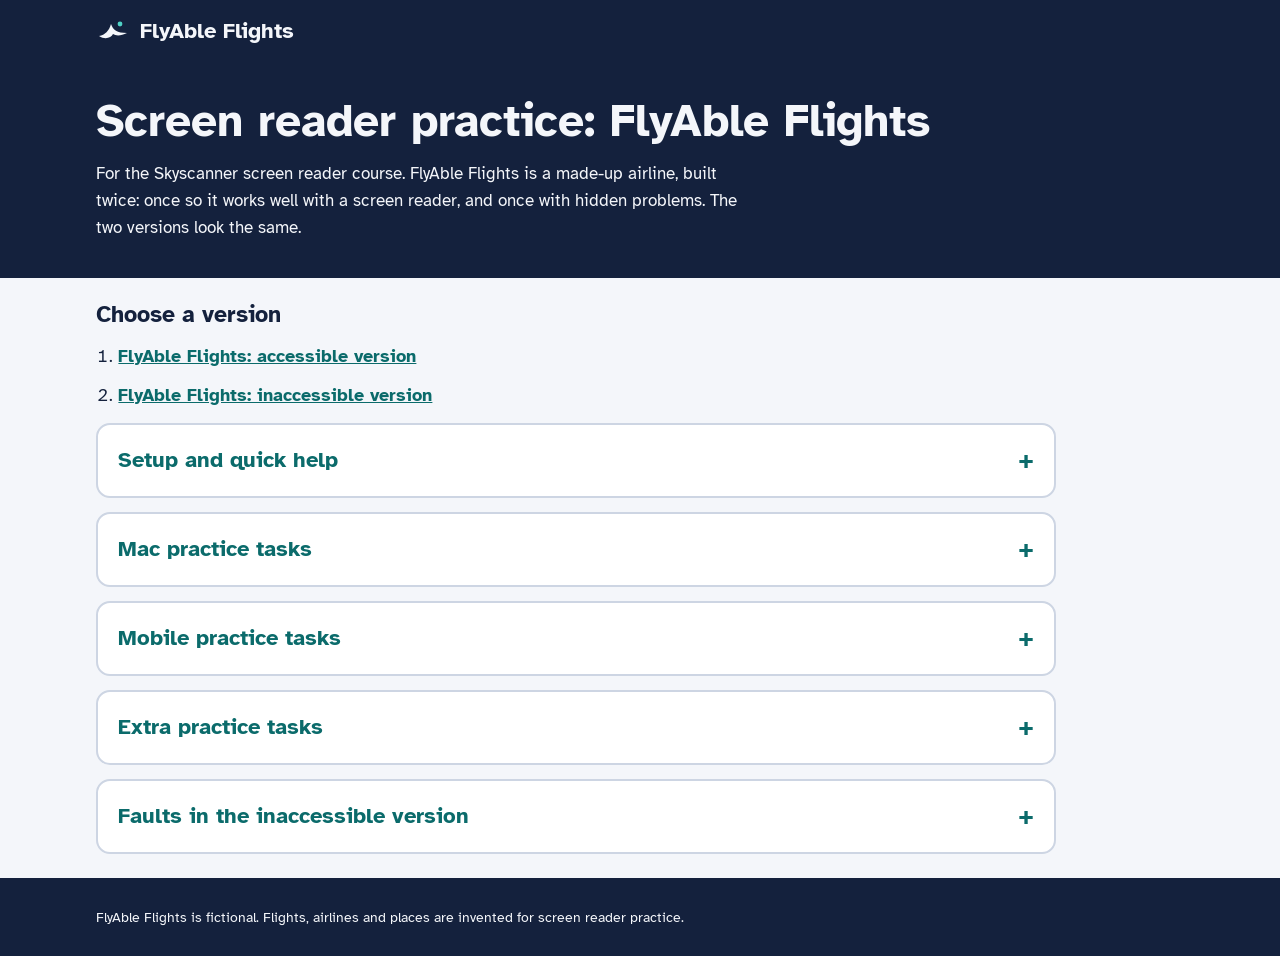
==== commit 7acc55e1: "Add a Setup and quick help section, and the VoiceOver volume shortcut Co-Authored-By: Claude Opus 5." ====
--- a/index.html
+++ b/index.html
@@ -82,6 +82,46 @@
         <li><a href="broken.html">FlyAble Flights: inaccessible version</a></li>
       </ol>
 
+      <!-- ===================== SETUP ===================== -->
+      <div class="more">
+        <h2 class="more-h"><button type="button" aria-expanded="false" aria-controls="setup-panel">Setup and quick help<span class="pm" aria-hidden="true"></span></button></h2>
+        <div id="setup-panel" hidden>
+          <p>Everything you need to get set up, in one place. Come back to it any time, before or during the session.</p>
+
+          <h3>Mac: VoiceOver</h3>
+          <ul>
+            <li><strong>Turn VoiceOver on or off:</strong> press Command+F5 (on some keyboards, Fn+Command+F5), press Touch ID three times quickly, or ask Siri. It can take a moment to start, so don't press it twice.</li>
+            <li><strong>Pause the speech:</strong> press Control.</li>
+            <li><strong>Turn off grouping:</strong> System Settings &gt; Accessibility &gt; VoiceOver &gt; Open VoiceOver Utility &gt; Navigation, and set Grouping behaviour to Ignore groups.</li>
+            <li><strong>Change VoiceOver's volume:</strong> hold VO+Command+Shift and press Right arrow until you hear "Volume". Then press Down arrow to make it quieter, or Up arrow to make it louder. VO means Control and Option together. This only changes VoiceOver, not Zoom.</li>
+          </ul>
+
+          <h3>iPhone: VoiceOver</h3>
+          <ul>
+            <li><strong>Set up the shortcut:</strong> Settings &gt; Accessibility &gt; Accessibility Shortcut, and choose VoiceOver (not Voice Control).</li>
+            <li><strong>Turn VoiceOver on or off:</strong> press the side button three times (the Home button on older iPhones).</li>
+            <li><strong>Pause the speech:</strong> tap with two fingers. Do it again to carry on.</li>
+            <li><strong>Switch to touch typing:</strong> Settings &gt; Accessibility &gt; VoiceOver &gt; Typing &gt; Typing Style &gt; Touch Typing.</li>
+            <li><strong>Change the volume:</strong> press your phone's volume buttons while VoiceOver is talking.</li>
+          </ul>
+
+          <h3>Android: TalkBack</h3>
+          <ul>
+            <li><strong>Set up the shortcut:</strong> Settings &gt; Accessibility &gt; TalkBack, and turn on the TalkBack shortcut. Menu names vary on some phones: if you can't find it, search Settings for "TalkBack".</li>
+            <li><strong>Turn TalkBack on or off:</strong> hold both volume keys for a few seconds.</li>
+            <li><strong>Pause the speech:</strong> tap with two fingers. Do it again to carry on.</li>
+            <li><strong>Change the volume:</strong> press your phone's volume buttons while TalkBack is talking.</li>
+          </ul>
+
+          <h3>If you get stuck</h3>
+          <ul>
+            <li>Turn the screen reader off with your shortcut, take a breath, and turn it back on.</li>
+            <li>Use Safari on the Mac and iPhone, and Chrome on Android.</li>
+            <li>Headphones help you hear the screen reader clearly, without Zoom picking it up.</li>
+          </ul>
+        </div>
+      </div>
+
       <!-- ===================== MAC ===================== -->
       <div class="more">
         <h2 class="more-h"><button type="button" aria-expanded="false" aria-controls="mac-panel">Mac practice tasks<span class="pm" aria-hidden="true"></span></button></h2>
@@ -97,6 +137,7 @@
               <tbody>
                 <tr><td>Command+F5 (on some keyboards, Fn+Command+F5), or press Touch ID three times</td><td>Turn VoiceOver on or off</td></tr>
                 <tr><td>Control</td><td>Pause the speech</td></tr>
+                <tr><td>Hold VO+Command+Shift, press Right arrow to "Volume", then Down or Up arrow</td><td>Make VoiceOver quieter or louder</td></tr>
                 <tr><td>VO+Right arrow</td><td>Move forward</td></tr>
                 <tr><td>VO+Left arrow</td><td>Move back</td></tr>
                 <tr><td>VO+Space</td><td>Activate a link or button</td></tr>
@@ -110,7 +151,7 @@
           </div>
 
           <div class="task">
-            <h3 id="mac1">Mac practice task 1 of 5: Get comfortable turning VoiceOver on and off <span class="time">(2 minutes)</span></h3>
+            <h3 id="mac1">Mac practice task 1 of 5: Get comfortable turning VoiceOver on and off</h3>
             <ol>
               <li>Turn VoiceOver on with your shortcut.</li>
               <li>Turn it off again.</li>
@@ -119,7 +160,7 @@
           </div>
 
           <div class="task">
-            <h3 id="mac2">Mac practice task 2 of 5: Explore the page <span class="time">(5 minutes)</span></h3>
+            <h3 id="mac2">Mac practice task 2 of 5: Explore the page</h3>
             <ol>
               <li>With VoiceOver off, open <a href="custom.html">FlyAble Flights: accessible version</a>.</li>
               <li>Turn VoiceOver on. Move forward through the page with VO+Right arrow, and back with VO+Left arrow. Press Control to pause the speech whenever it gets too much.</li>
@@ -136,7 +177,7 @@
           </div>
 
           <div class="task">
-            <h3 id="mac3">Mac practice task 3 of 5: Plan your trip <span class="time">(8 minutes)</span></h3>
+            <h3 id="mac3">Mac practice task 3 of 5: Plan your trip</h3>
             <p>On the accessible version, search for a return flight from Camelot to Avalon for 2 adults.</p>
             <h4>Where you're going</h4>
             <ol>
@@ -180,7 +221,7 @@
           </div>
 
           <div class="task">
-            <h3 id="mac4">Mac practice task 4 of 5: Explore and sort results <span class="time">(5 minutes)</span></h3>
+            <h3 id="mac4">Mac practice task 4 of 5: Explore and sort results</h3>
             <h4>Move by headings</h4>
             <ol>
               <li>On the search results, press VO+U, then Left or Right arrow until you reach Headings.</li>
@@ -219,7 +260,7 @@
           </div>
 
           <div class="task">
-            <h3 id="mac5">Mac practice task 5 of 5: Find the accessibility problems <span class="time">(5 minutes)</span></h3>
+            <h3 id="mac5">Mac practice task 5 of 5: Find the accessibility problems</h3>
             <ol>
               <li>Open <a href="broken.html">FlyAble Flights: inaccessible version</a>.</li>
               <li>Search for a flight, filter the results, and save a flight.</li>
@@ -267,7 +308,7 @@
                 <tr><td>Tap with two fingers</td><td>Pause, or carry on speaking</td></tr>
                 <tr><td>Swipe right or left with one finger</td><td>Move forward or back</td></tr>
                 <tr><td>Double tap anywhere on the screen</td><td>Activate the item you’re on</td></tr>
-                <tr><td>Drag one finger over the screen</td><td>Hear what’s under your finger</td></tr>
+                <tr><td>Explore by touch: drag one finger over the screen</td><td>Hear what’s under your finger</td></tr>
                 <tr><td>iPhone: twist two fingers, like turning a dial, until you hear “Headings”</td><td>Choose to move by headings</td></tr>
                 <tr><td>Android: swipe up or down with three fingers until you hear “Headings”</td><td>Choose to move by headings</td></tr>
                 <tr><td>Swipe down or up with one finger</td><td>Next or previous heading, once Headings is chosen</td></tr>
@@ -277,7 +318,7 @@
           </div>
 
           <div class="task">
-            <h3 id="ph1">Mobile practice task 1 of 5: Turn your screen reader on and off <span class="time">(3 minutes)</span></h3>
+            <h3 id="ph1">Mobile practice task 1 of 5: Turn your screen reader on and off</h3>
             <ol>
               <li>Turn your screen reader on with your shortcut.</li>
               <li>Turn it off again.</li>
@@ -286,7 +327,7 @@
           </div>
 
           <div class="task">
-            <h3 id="ph2">Mobile practice task 2 of 5: Explore the page <span class="time">(5 minutes)</span></h3>
+            <h3 id="ph2">Mobile practice task 2 of 5: Explore the page</h3>
             <ol>
               <li>With your screen reader off, open <a href="custom.html">FlyAble Flights: accessible version</a> in your phone's browser.</li>
               <li>Turn your screen reader on and swipe right through the page. Tap with two fingers to pause the speech, and again to carry on.</li>
@@ -303,12 +344,12 @@
           </div>
 
           <div class="task">
-            <h3 id="ph3">Mobile practice task 3 of 5: Plan your trip <span class="time">(8 minutes)</span></h3>
+            <h3 id="ph3">Mobile practice task 3 of 5: Plan your trip</h3>
             <p>On the accessible version, search for a return flight from Camelot to Avalon for 2 adults.</p>
             <h4>Where you're going</h4>
             <ol>
               <li>Set Trip type to Return.</li>
-              <li>Double tap the From field and type "Cam". The suggestions appear just above the keyboard: drag one finger over that area to find Camelot, then double tap it.</li>
+              <li>Double tap the From field and type "Cam". The suggestions appear just above the keyboard: use explore by touch, dragging one finger over that area to find Camelot, then double tap it.</li>
               <li>Do the same for the To field, typing "Ava" and choosing Avalon.</li>
             </ol>
             <div class="think">
@@ -347,7 +388,7 @@
           </div>
 
           <div class="task">
-            <h3 id="ph4">Mobile practice task 4 of 5: Explore and sort results <span class="time">(5 minutes)</span></h3>
+            <h3 id="ph4">Mobile practice task 4 of 5: Explore and sort results</h3>
             <h4>Move by headings</h4>
             <ol>
               <li>On the search results, set your screen reader to move by headings: the rotor on iPhone, or a three-finger swipe up or down on Android.</li>
@@ -386,7 +427,7 @@
           </div>
 
           <div class="task">
-            <h3 id="ph5">Mobile practice task 5 of 5: Test a Skyscanner page <span class="time">(5 minutes)</span></h3>
+            <h3 id="ph5">Mobile practice task 5 of 5: Test a Skyscanner page</h3>
             <ol>
               <li>Pick any Skyscanner page or journey you're working on, or would like to test, and open it in your phone's browser.</li>
               <li>Use the testing checklist below to see how well it works with your screen reader.</li>
